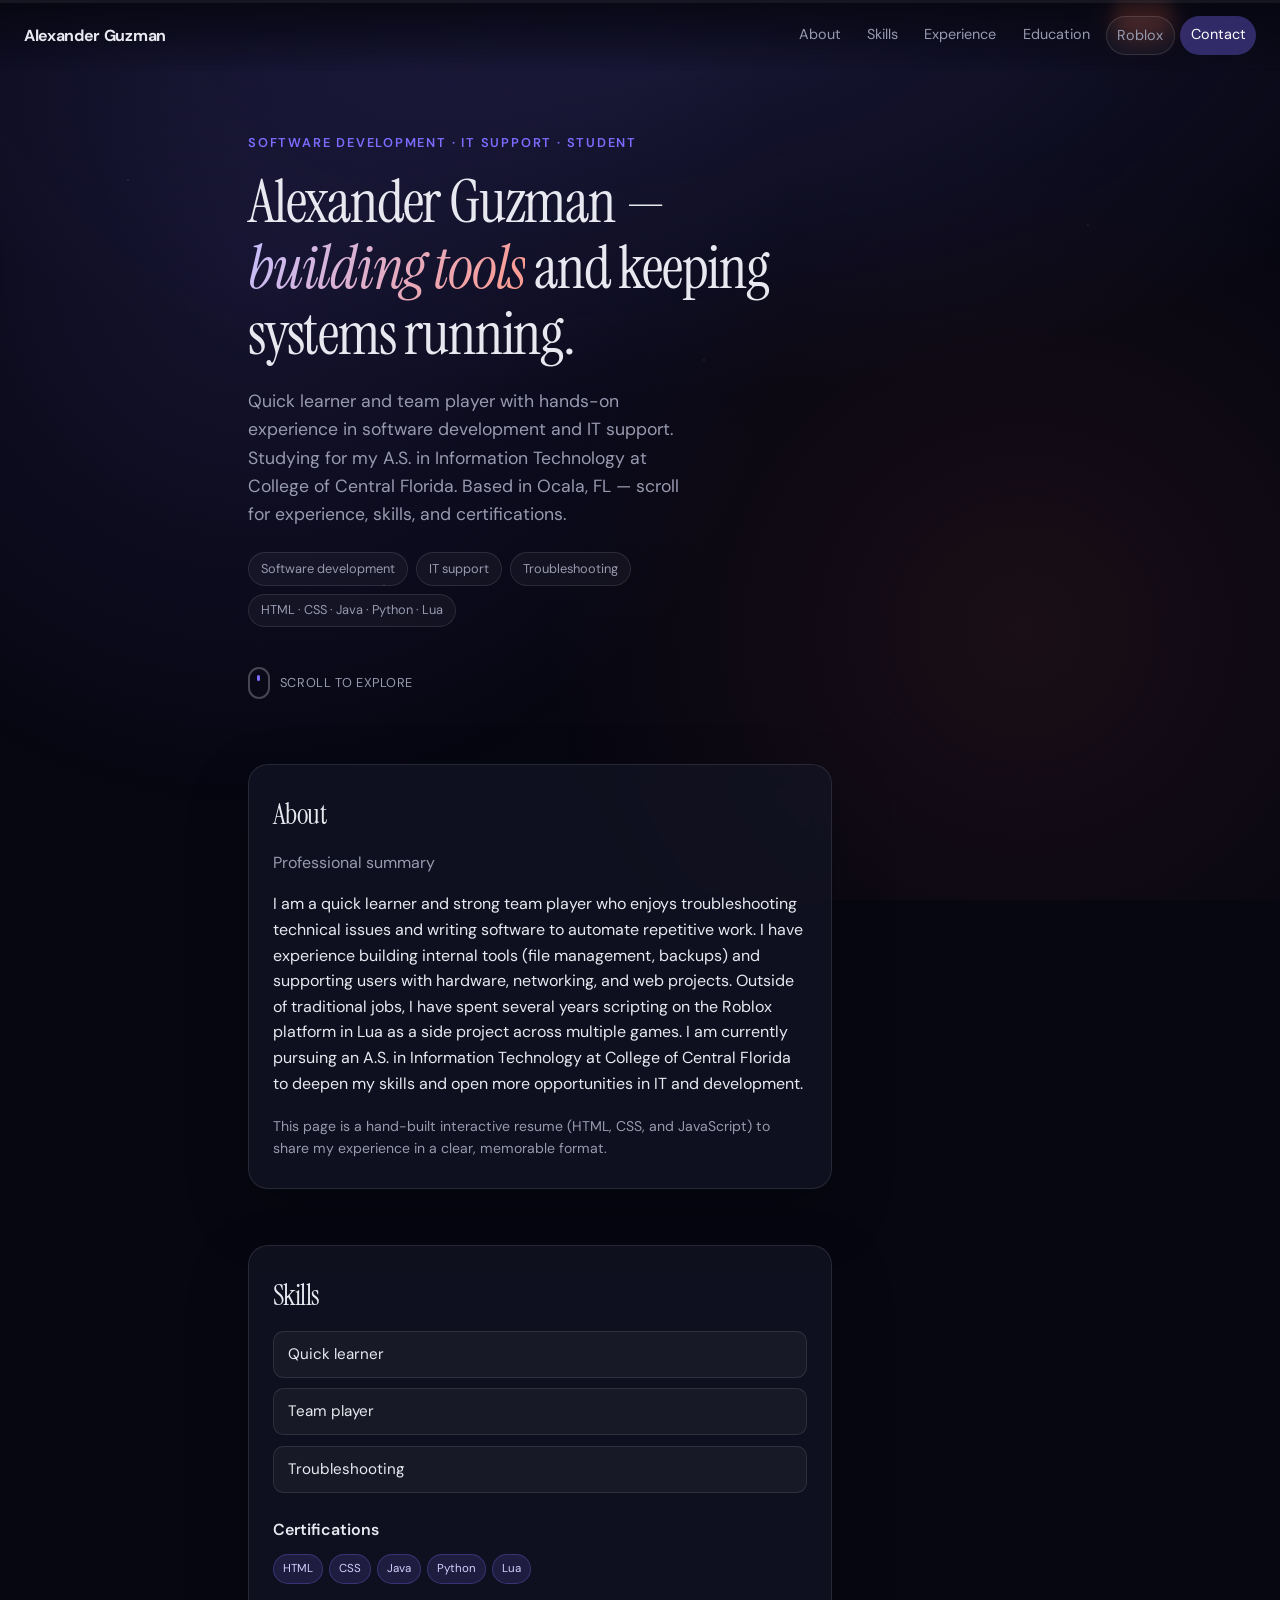
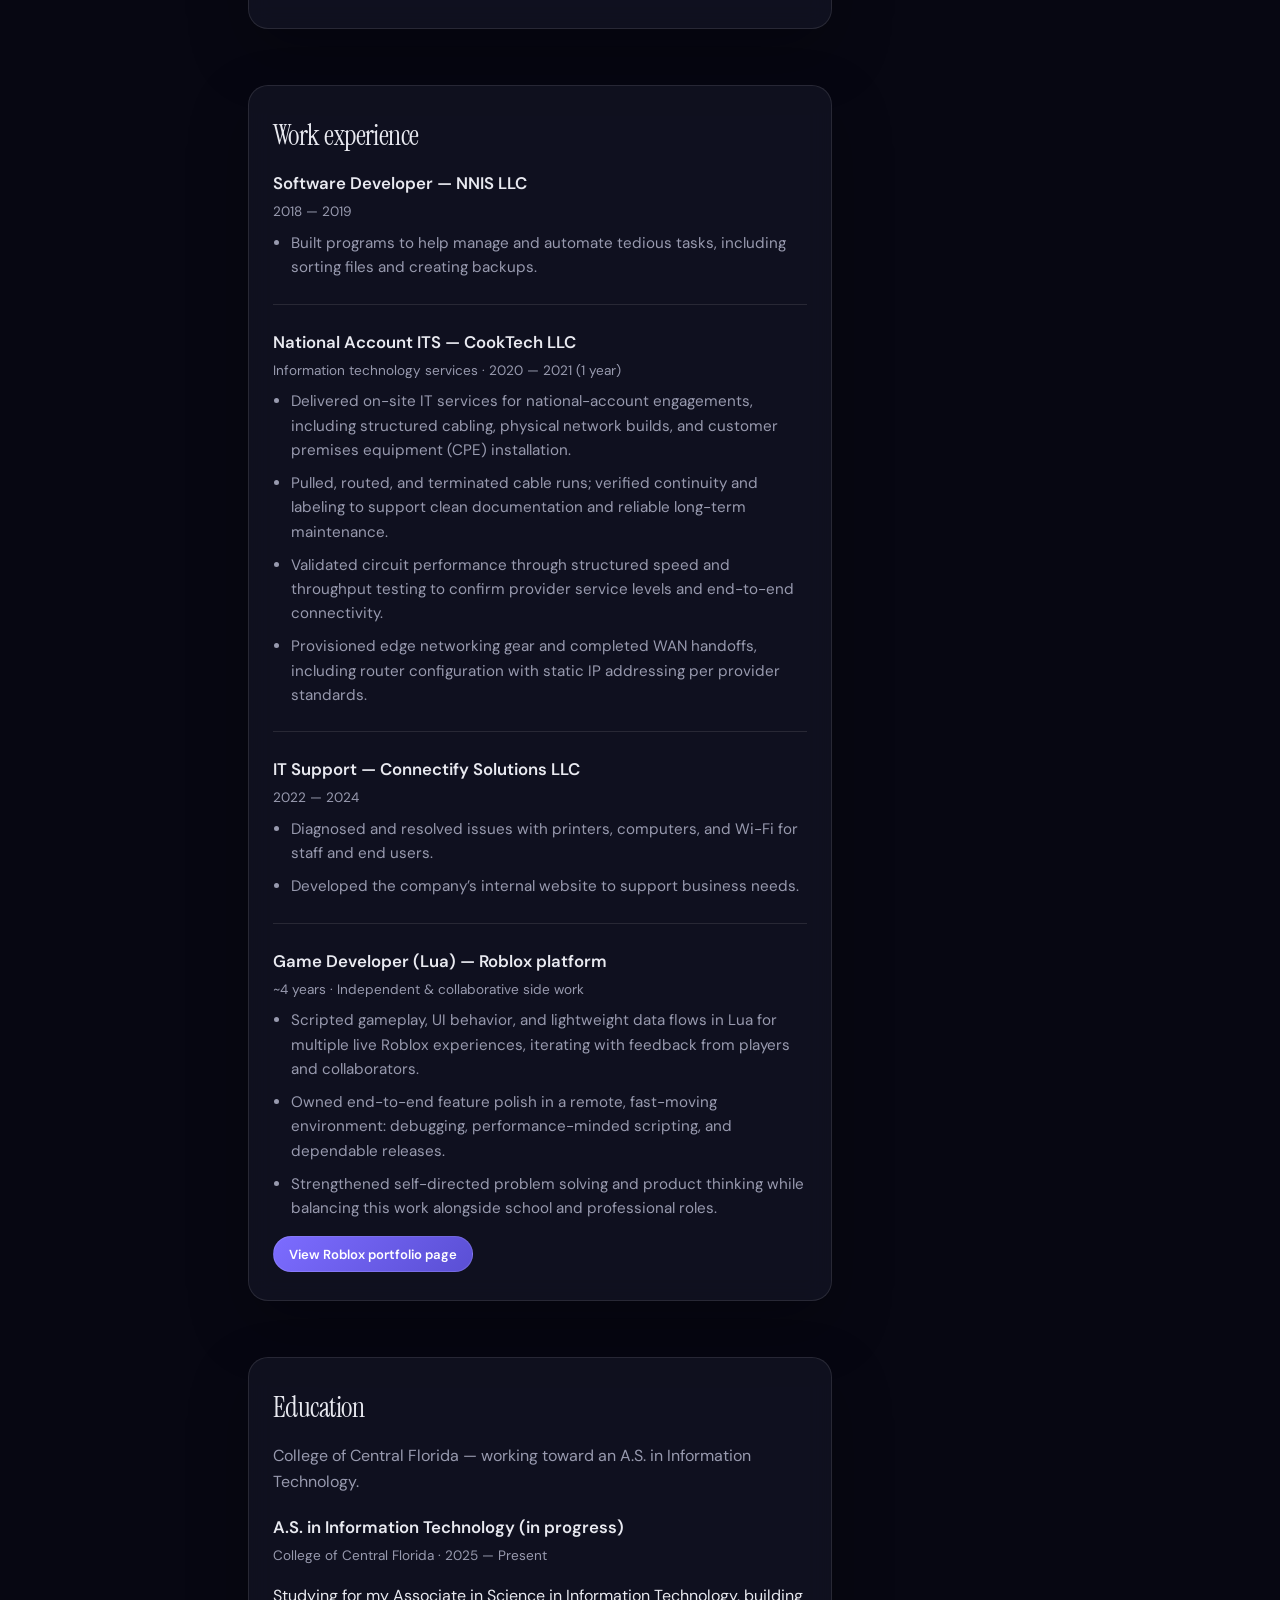
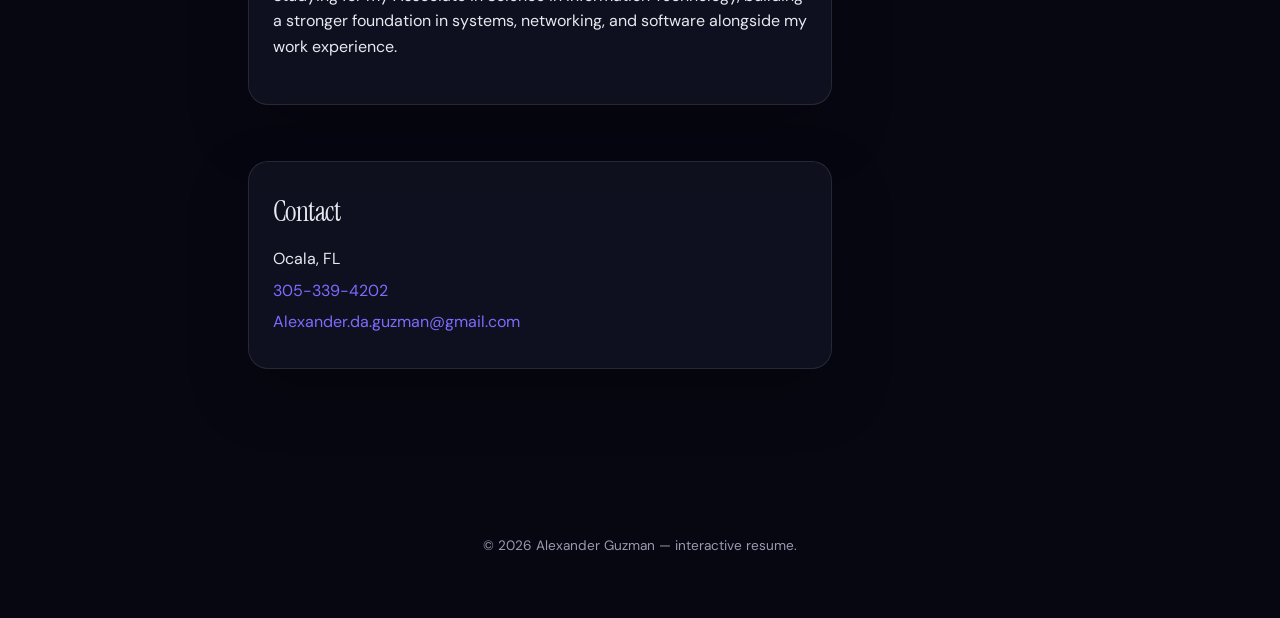
==== index.html @ 0c524f0f "Initial commit: interactive resume site" ====
<!DOCTYPE html>
<html lang="en">
  <head>
    <meta charset="UTF-8" />
    <meta name="viewport" content="width=device-width, initial-scale=1.0" />
    <meta
      name="description"
      content="Alexander Guzman — software developer and IT support professional, A.S. Information Technology student at College of Central Florida. Ocala, FL."
    />
    <title>Alexander Guzman — Software Developer &amp; IT Support</title>
    <link rel="preconnect" href="https://fonts.googleapis.com" />
    <link rel="preconnect" href="https://fonts.gstatic.com" crossorigin />
    <link
      href="https://fonts.googleapis.com/css2?family=DM+Sans:ital,opsz,wght@0,9..40,400;0,9..40,500;0,9..40,600;0,9..40,700;1,9..40,400&family=Instrument+Serif:ital@0;1&display=swap"
      rel="stylesheet"
    />
    <link rel="stylesheet" href="styles.css" />
  </head>
  <body>
    <div class="scroll-progress" aria-hidden="true">
      <span class="scroll-progress-bar" id="scroll-progress"></span>
    </div>

    <div class="stars" aria-hidden="true"></div>

    <header class="site-header">
      <a class="logo" href="#top">Alexander Guzman</a>
      <nav class="nav" aria-label="Primary">
        <a href="#about">About</a>
        <a href="#skills">Skills</a>
        <a href="#experience">Experience</a>
        <a href="#education">Education</a>
        <a href="roblox.html" class="nav-external" target="_blank" rel="noopener">Roblox</a>
        <a href="#contact" class="nav-cta">Contact</a>
      </nav>
    </header>

    <div class="rocket-layer" aria-hidden="true">
      <div class="rocket" id="rocket">
        <div class="rocket-flame"></div>
        <svg class="rocket-ship" viewBox="0 0 120 200" xmlns="http://www.w3.org/2000/svg">
          <path
            class="rocket-body"
            d="M60 8 L95 85 L95 130 L60 165 L25 130 L25 85 Z"
          />
          <path class="rocket-fin fin-l" d="M25 110 L8 145 L25 130 Z" />
          <path class="rocket-fin fin-r" d="M95 110 L112 145 L95 130 Z" />
          <ellipse class="rocket-window" cx="60" cy="72" rx="18" ry="22" />
        </svg>
        <div class="icon-stack" id="ship-icon-stack"></div>
      </div>
    </div>

    <main id="top">
      <section class="hero">
        <p class="eyebrow">Software development · IT support · Student</p>
        <h1>
          Alexander Guzman —
          <em>building tools</em>
          and keeping systems running.
        </h1>
        <p class="hero-lead">
          Quick learner and team player with hands-on experience in software
          development and IT support. Studying for my A.S. in Information Technology
          at College of Central Florida. Based in Ocala, FL — scroll for experience,
          skills, and certifications.
        </p>
        <div class="hero-meta">
          <span class="pill">Software development</span>
          <span class="pill">IT support</span>
          <span class="pill">Troubleshooting</span>
          <span class="pill">HTML · CSS · Java · Python · Lua</span>
        </div>
        <p class="scroll-hint" aria-hidden="true">
          <span class="scroll-hint-mouse"></span>
          Scroll to explore
        </p>
      </section>

      <section id="about" class="section panel" data-reveal>
        <h2>About</h2>
        <p class="section-lead">
          Professional summary
        </p>
        <p>
          I am a quick learner and strong team player who enjoys troubleshooting
          technical issues and writing software to automate repetitive work. I have
          experience building internal tools (file management, backups) and
          supporting users with hardware, networking, and web projects. Outside of
          traditional jobs, I have spent several years scripting on the Roblox
          platform in Lua as a side project across multiple games. I am currently
          pursuing an A.S. in Information Technology at College of Central Florida to
          deepen my skills and open more opportunities in IT and development.
        </p>
        <p class="fine-print">
          This page is a hand-built interactive resume (HTML, CSS, and JavaScript) to
          share my experience in a clear, memorable format.
        </p>
      </section>

      <section id="skills" class="section panel" data-reveal>
        <h2>Skills</h2>
        <ul class="skill-grid">
          <li>Quick learner</li>
          <li>Team player</li>
          <li>Troubleshooting</li>
        </ul>
        <h3 class="certs-heading">Certifications</h3>
        <ul class="tag-row tag-row-spaced" aria-label="Certifications">
          <li>HTML</li>
          <li>CSS</li>
          <li>Java</li>
          <li>Python</li>
          <li>Lua</li>
        </ul>
      </section>

      <section id="experience" class="section panel" data-reveal>
        <h2>Work experience</h2>
        <article class="timeline-item">
          <h3>Software Developer — NNIS LLC</h3>
          <p class="meta">2018 — 2019</p>
          <ul class="bullet-list">
            <li>
              Built programs to help manage and automate tedious tasks, including
              sorting files and creating backups.
            </li>
          </ul>
        </article>
        <article class="timeline-item">
          <h3>National Account ITS — CookTech LLC</h3>
          <p class="meta">Information technology services · 2020 — 2021 (1 year)</p>
          <ul class="bullet-list">
            <li>
              Delivered on-site IT services for national-account engagements,
              including structured cabling, physical network builds, and customer
              premises equipment (CPE) installation.
            </li>
            <li>
              Pulled, routed, and terminated cable runs; verified continuity and
              labeling to support clean documentation and reliable long-term
              maintenance.
            </li>
            <li>
              Validated circuit performance through structured speed and throughput
              testing to confirm provider service levels and end-to-end connectivity.
            </li>
            <li>
              Provisioned edge networking gear and completed WAN handoffs, including
              router configuration with static IP addressing per provider standards.
            </li>
          </ul>
        </article>
        <article class="timeline-item">
          <h3>IT Support — Connectify Solutions LLC</h3>
          <p class="meta">2022 — 2024</p>
          <ul class="bullet-list">
            <li>
              Diagnosed and resolved issues with printers, computers, and Wi-Fi for
              staff and end users.
            </li>
            <li>
              Developed the company’s internal website to support business needs.
            </li>
          </ul>
        </article>
        <article class="timeline-item">
          <h3>Game Developer (Lua) — Roblox platform</h3>
          <p class="meta">~4 years · Independent &amp; collaborative side work</p>
          <ul class="bullet-list">
            <li>
              Scripted gameplay, UI behavior, and lightweight data flows in Lua for
              multiple live Roblox experiences, iterating with feedback from players
              and collaborators.
            </li>
            <li>
              Owned end-to-end feature polish in a remote, fast-moving environment:
              debugging, performance-minded scripting, and dependable releases.
            </li>
            <li>
              Strengthened self-directed problem solving and product thinking while
              balancing this work alongside school and professional roles.
            </li>
          </ul>
          <p class="experience-more">
            <a class="btn-link btn-link-inline" href="roblox.html" target="_blank" rel="noopener">View Roblox portfolio page</a>
          </p>
        </article>
      </section>

      <section id="education" class="section panel work-section" data-reveal>
        <div class="section-head">
          <h2>Education</h2>
          <p class="section-lead section-lead-tight">
            College of Central Florida — working toward an A.S. in Information
            Technology.
          </p>
        </div>

        <article class="timeline-item education-block">
          <h3>A.S. in Information Technology (in progress)</h3>
          <p class="meta">College of Central Florida · 2025 — Present</p>
          <p>
            Studying for my Associate in Science in Information Technology, building
            a stronger foundation in systems, networking, and software alongside my
            work experience.
          </p>
        </article>
      </section>

      <section id="contact" class="section panel contact" data-reveal>
        <h2>Contact</h2>
        <p class="contact-lines">
          <span>Ocala, FL</span>
        </p>
        <p class="contact-lines">
          <a href="tel:+13053394202">305-339-4202</a>
        </p>
        <p class="contact-lines">
          <a href="mailto:Alexander.da.guzman@gmail.com">Alexander.da.guzman@gmail.com</a>
        </p>
      </section>
    </main>

    <footer class="site-footer">
      <p>© <span id="year"></span> Alexander Guzman — interactive resume.</p>
    </footer>

    <script src="ship-icons-config.js"></script>
    <script src="app.js"></script>
  </body>
</html>
---- styles.css ----
:root {
  --bg-deep: #070712;
  --bg-panel: rgba(18, 20, 35, 0.78);
  --stroke: rgba(255, 255, 255, 0.1);
  --text: #e8e9f0;
  --muted: #989aaf;
  --accent: #7c6cff;
  --accent-soft: rgba(124, 108, 255, 0.35);
  --accent-hot: #ff9a8b;
  --flame-1: #ff6b4a;
  --flame-2: #ffc14a;
  --rocket: #e4e6f5;
  --header-h: 4.25rem;
  --tilt-x: 0;
  --tilt-y: 0;
  font-synthesis: none;
}

.scroll-progress {
  position: fixed;
  top: 0;
  left: 0;
  right: 0;
  height: 3px;
  z-index: 100;
  background: rgba(255, 255, 255, 0.06);
  pointer-events: none;
}

.scroll-progress-bar {
  display: block;
  width: 100%;
  height: 100%;
  background: linear-gradient(90deg, var(--accent), var(--accent-hot));
  transform-origin: left center;
  transform: scaleX(0);
  will-change: transform;
}

*,
*::before,
*::after {
  box-sizing: border-box;
}

html {
  scroll-behavior: smooth;
}

body {
  margin: 0;
  min-height: 100vh;
  font-family: "DM Sans", system-ui, sans-serif;
  font-optical-sizing: auto;
  background: var(--bg-deep);
  color: var(--text);
  line-height: 1.6;
  overflow-x: hidden;
}

@media (prefers-reduced-motion: reduce) {
  html {
    scroll-behavior: auto;
  }
}

.stars {
  position: fixed;
  inset: 0;
  pointer-events: none;
  background:
    radial-gradient(ellipse 120% 80% at 50% 0%, rgba(45, 42, 95, 0.5), transparent 55%),
    radial-gradient(circle at 20% 30%, rgba(124, 108, 255, 0.12), transparent 45%),
    radial-gradient(circle at 80% 70%, rgba(255, 107, 74, 0.08), transparent 40%);
  z-index: 0;
}

.stars::before {
  content: "";
  position: absolute;
  inset: 0;
  background-image:
    radial-gradient(1px 1px at 10% 20%, rgba(255, 255, 255, 0.35), transparent),
    radial-gradient(1px 1px at 30% 65%, rgba(255, 255, 255, 0.25), transparent),
    radial-gradient(1px 1px at 55% 40%, rgba(255, 255, 255, 0.3), transparent),
    radial-gradient(1px 1px at 70% 80%, rgba(255, 255, 255, 0.2), transparent),
    radial-gradient(1px 1px at 85% 25%, rgba(255, 255, 255, 0.28), transparent),
    radial-gradient(1.5px 1.5px at 40% 90%, rgba(255, 255, 255, 0.22), transparent);
  background-size: 100% 100%;
  opacity: 0.7;
}

.site-header {
  position: fixed;
  top: 0;
  left: 0;
  right: 0;
  z-index: 20;
  display: flex;
  align-items: center;
  justify-content: space-between;
  padding: 1rem 1.5rem;
  min-height: var(--header-h);
  background: linear-gradient(to bottom, rgba(7, 7, 18, 0.92), rgba(7, 7, 18, 0.55), transparent);
  backdrop-filter: blur(10px);
  -webkit-backdrop-filter: blur(10px);
}

.logo {
  font-weight: 700;
  letter-spacing: -0.02em;
  color: var(--text);
  text-decoration: none;
  transition: color 0.2s, opacity 0.2s;
}

.logo:hover {
  color: var(--accent-hot);
}

.nav {
  display: flex;
  gap: 0.35rem;
  flex-wrap: wrap;
  justify-content: flex-end;
}

.nav a {
  color: var(--muted);
  text-decoration: none;
  font-size: 0.9rem;
  padding: 0.45rem 0.65rem;
  border-radius: 999px;
  transition: color 0.2s, background 0.2s;
}

.nav a:hover {
  color: var(--text);
  background: rgba(255, 255, 255, 0.06);
}

.nav-cta {
  background: var(--accent-soft);
  color: #fff !important;
}

.nav-cta:hover {
  background: rgba(124, 108, 255, 0.55);
}

.nav a.is-active:not(.nav-cta) {
  color: var(--text);
  background: rgba(255, 255, 255, 0.1);
}

.nav a.is-active.nav-cta {
  background: rgba(124, 108, 255, 0.65);
}

.rocket-layer {
  position: fixed;
  inset: 0;
  z-index: 5;
  pointer-events: none;
  display: flex;
  justify-content: flex-end;
  align-items: flex-end;
  padding-bottom: 8vh;
  padding-right: clamp(0.75rem, 6vw, 4.5rem);
}

.rocket {
  position: relative;
  width: min(22vw, 140px);
  min-width: 100px;
  transform: translate3d(0, 0, 0) rotate(-2deg);
  will-change: transform;
  filter: drop-shadow(0 20px 40px rgba(0, 0, 0, 0.45));
}

.rocket-ship {
  width: 100%;
  height: auto;
  display: block;
}

.rocket-body {
  fill: var(--rocket);
  stroke: rgba(0, 0, 0, 0.2);
  stroke-width: 1;
}

.rocket-fin {
  fill: #b8bbd4;
}

.rocket-window {
  fill: rgba(30, 40, 80, 0.85);
  stroke: rgba(255, 255, 255, 0.35);
  stroke-width: 1.5;
}

.rocket-flame {
  position: absolute;
  left: 50%;
  bottom: -4%;
  width: 42%;
  height: 28%;
  transform: translateX(-50%);
  background: linear-gradient(
    to top,
    transparent,
    var(--flame-1),
    var(--flame-2)
  );
  border-radius: 50% 50% 40% 40%;
  filter: blur(4px);
  opacity: 0.95;
  animation: flicker 0.45s ease-in-out infinite alternate;
}

@keyframes flicker {
  from {
    transform: translateX(-50%) scaleY(1) scaleX(1);
    opacity: 0.85;
  }
  to {
    transform: translateX(-50%) scaleY(1.12) scaleX(0.92);
    opacity: 1;
  }
}

.icon-stack {
  position: absolute;
  left: 50%;
  top: 18%;
  transform: translateX(-50%);
  display: flex;
  flex-direction: column;
  gap: 0.35rem;
  align-items: center;
}

.tech-badge {
  width: 2rem;
  height: 2rem;
  border-radius: 8px;
  display: flex;
  align-items: center;
  justify-content: center;
  box-shadow: 0 4px 12px rgba(0, 0, 0, 0.35);
}

.tech-badge.ship-icon {
  width: 2.55rem;
  height: 2.55rem;
  border-radius: 10px;
  padding: 0.28rem;
}

.tech-badge svg {
  width: 1.15rem;
  height: 1.15rem;
}

.ship-icon {
  background: linear-gradient(
    145deg,
    rgba(124, 108, 255, 0.55),
    rgba(255, 154, 139, 0.22)
  );
  border: 1px solid rgba(255, 255, 255, 0.18);
  transition: transform 0.25s ease, box-shadow 0.25s ease;
}

.rocket:hover .ship-icon {
  box-shadow: 0 0 18px rgba(124, 108, 255, 0.45);
}

.ship-icon img {
  width: 1.85rem;
  height: 1.85rem;
  max-width: 100%;
  max-height: 100%;
  object-fit: contain;
  object-position: center;
  display: block;
}

.ship-icon-text {
  font-size: 0.62rem;
  font-weight: 700;
  letter-spacing: 0.04em;
  color: #fff;
  line-height: 1;
}

.ship-icon-emoji {
  font-size: 1.05rem;
  line-height: 1;
}

main {
  position: relative;
  z-index: 10;
  padding: calc(var(--header-h) + 3rem) min(28vw, 14rem) 4rem 1.5rem;
  max-width: 52rem;
  margin: 0 auto;
}

.hero {
  min-height: 72vh;
  padding-bottom: 3rem;
  display: flex;
  flex-direction: column;
  justify-content: center;
}

.eyebrow {
  font-size: 0.8rem;
  text-transform: uppercase;
  letter-spacing: 0.14em;
  color: var(--accent);
  margin: 0 0 1rem;
  font-weight: 600;
}

.hero h1 {
  font-family: "Instrument Serif", Georgia, serif;
  font-size: clamp(2.5rem, 7vw, 3.75rem);
  font-weight: 400;
  line-height: 1.1;
  letter-spacing: -0.02em;
  margin: 0 0 1.25rem;
}

.hero h1 em {
  font-style: italic;
  color: #fff;
  background: linear-gradient(120deg, #c4bfff, #ff9a8b);
  -webkit-background-clip: text;
  background-clip: text;
  color: transparent;
}

.hero-lead {
  font-size: 1.1rem;
  color: var(--muted);
  max-width: 36ch;
  margin: 0 0 1.5rem;
}

.hero-meta {
  display: flex;
  flex-wrap: wrap;
  gap: 0.5rem;
}

.pill {
  font-size: 0.8rem;
  padding: 0.35rem 0.75rem;
  border-radius: 999px;
  border: 1px solid var(--stroke);
  background: rgba(255, 255, 255, 0.04);
  color: var(--muted);
  transition: border-color 0.25s ease, background 0.25s ease, color 0.25s ease;
}

.pill:hover {
  border-color: rgba(124, 108, 255, 0.35);
  background: rgba(124, 108, 255, 0.12);
  color: var(--text);
}

.scroll-hint {
  display: flex;
  align-items: center;
  gap: 0.65rem;
  margin: 2.5rem 0 0;
  font-size: 0.8rem;
  color: var(--muted);
  letter-spacing: 0.04em;
  text-transform: uppercase;
}

.scroll-hint-mouse {
  width: 1.35rem;
  height: 2rem;
  border-radius: 999px;
  border: 2px solid rgba(255, 255, 255, 0.25);
  position: relative;
  flex-shrink: 0;
  animation: scroll-bob 2.2s ease-in-out infinite;
}

.scroll-hint-mouse::after {
  content: "";
  position: absolute;
  left: 50%;
  top: 0.35rem;
  width: 3px;
  height: 6px;
  margin-left: -1.5px;
  border-radius: 2px;
  background: var(--accent);
  animation: scroll-wheel 2.2s ease-in-out infinite;
}

@keyframes scroll-bob {
  0%,
  100% {
    transform: translateY(0);
    opacity: 0.85;
  }
  50% {
    transform: translateY(5px);
    opacity: 1;
  }
}

@keyframes scroll-wheel {
  0% {
    opacity: 1;
    transform: translateY(0);
  }
  100% {
    opacity: 0.2;
    transform: translateY(9px);
  }
}

.section {
  margin-bottom: 3.5rem;
}

.panel {
  background: var(--bg-panel);
  border: 1px solid var(--stroke);
  border-radius: 1.25rem;
  padding: 1.75rem 1.5rem;
  backdrop-filter: blur(12px);
  -webkit-backdrop-filter: blur(12px);
  box-shadow: 0 24px 60px rgba(0, 0, 0, 0.25);
  transition: border-color 0.35s ease, box-shadow 0.35s ease, transform 0.35s ease;
}

.panel:hover {
  border-color: rgba(124, 108, 255, 0.32);
  box-shadow:
    0 32px 72px rgba(0, 0, 0, 0.32),
    0 0 0 1px rgba(124, 108, 255, 0.12);
}

[data-reveal] {
  opacity: 0;
  transform: translateY(1.75rem);
  transition:
    opacity 0.7s cubic-bezier(0.22, 1, 0.36, 1),
    transform 0.7s cubic-bezier(0.22, 1, 0.36, 1);
}

[data-reveal].is-visible {
  opacity: 1;
  transform: translateY(0);
}

body.motion-reduced [data-reveal] {
  opacity: 1;
  transform: none;
  transition: none;
}

.section h2 {
  font-family: "Instrument Serif", Georgia, serif;
  font-size: 1.75rem;
  font-weight: 400;
  margin: 0 0 0.75rem;
  letter-spacing: -0.02em;
}

.section-lead {
  color: var(--muted);
  margin-top: 0;
}

.fine-print {
  margin-top: 1.25rem;
  margin-bottom: 0;
  font-size: 0.88rem;
  color: var(--muted);
  line-height: 1.55;
}

.bullet-list {
  margin: 0;
  padding-left: 1.15rem;
  color: var(--muted);
  font-size: 0.95rem;
}

.bullet-list li {
  margin-bottom: 0.55rem;
}

.bullet-list li:last-child {
  margin-bottom: 0;
}

.education-block {
  margin-bottom: 0.5rem;
}

.certs-heading {
  font-size: 1rem;
  font-weight: 600;
  font-family: "DM Sans", system-ui, sans-serif;
  margin: 1.5rem 0 0.75rem;
  letter-spacing: 0;
}

.tag-row-spaced {
  margin-top: 0.25rem;
}

.contact-lines {
  margin: 0.35rem 0;
  font-size: 1rem;
}

.skill-grid {
  list-style: none;
  padding: 0;
  margin: 0;
  display: grid;
  gap: 0.65rem;
}

.skill-grid li {
  padding: 0.65rem 0.85rem;
  border-radius: 0.65rem;
  background: rgba(255, 255, 255, 0.04);
  border: 1px solid var(--stroke);
  font-size: 0.95rem;
  transition: transform 0.22s ease, border-color 0.22s ease, background 0.22s ease;
  cursor: default;
}

.skill-grid li:hover {
  transform: translateX(6px);
  border-color: rgba(124, 108, 255, 0.3);
  background: rgba(124, 108, 255, 0.09);
}

.timeline-item + .timeline-item {
  margin-top: 1.5rem;
  padding-top: 1.5rem;
  border-top: 1px solid var(--stroke);
}

.timeline-item h3 {
  font-size: 1.05rem;
  margin: 0 0 0.25rem;
  font-weight: 600;
}

.meta {
  font-size: 0.85rem;
  color: var(--muted);
  margin: 0 0 0.5rem;
}

.section-head {
  margin-bottom: 1.25rem;
}

.section-lead-tight {
  margin-bottom: 0;
}

.work-grid {
  display: grid;
  gap: 1.75rem;
}

.work-card {
  border-radius: 1rem;
  overflow: hidden;
  border: 1px solid var(--stroke);
  background: rgba(0, 0, 0, 0.2);
  transform: perspective(920px) rotateX(calc(var(--tilt-y, 0) * 1deg))
    rotateY(calc(var(--tilt-x, 0) * 1deg));
  transition:
    transform 0.12s ease-out,
    border-color 0.3s ease,
    box-shadow 0.3s ease;
}

.work-card:hover {
  border-color: rgba(124, 108, 255, 0.35);
  box-shadow: 0 20px 50px rgba(0, 0, 0, 0.35);
}

.work-preview {
  border-bottom: 1px solid var(--stroke);
}

.browser-chrome {
  display: flex;
  align-items: center;
  gap: 0.4rem;
  padding: 0.55rem 0.75rem;
  background: rgba(0, 0, 0, 0.35);
  font-size: 0.68rem;
  color: var(--muted);
}

.browser-chrome .dot {
  width: 7px;
  height: 7px;
  border-radius: 50%;
  background: rgba(255, 255, 255, 0.12);
}

.browser-chrome .dot:nth-child(1) {
  background: #ff5f57;
}

.browser-chrome .dot:nth-child(2) {
  background: #febc2e;
}

.browser-chrome .dot:nth-child(3) {
  background: #28c840;
}

.browser-url {
  flex: 1;
  text-align: center;
  font-family: ui-monospace, monospace;
  opacity: 0.85;
}

.work-shot {
  min-height: 11rem;
  background: var(--shot, #1a1528);
  display: flex;
  align-items: center;
  justify-content: center;
  position: relative;
}

.work-shot-label {
  font-size: 0.8rem;
  color: rgba(255, 255, 255, 0.45);
  padding: 0.5rem 1rem;
  border-radius: 999px;
  border: 1px dashed rgba(255, 255, 255, 0.2);
}

.work-body {
  padding: 1.25rem 1.35rem 1.4rem;
}

.work-body h3 {
  margin: 0 0 0.5rem;
  font-size: 1.05rem;
  font-weight: 600;
}

.work-body > p {
  margin: 0 0 0.85rem;
  font-size: 0.92rem;
  color: var(--muted);
}

.tag-row {
  list-style: none;
  margin: 0 0 1rem;
  padding: 0;
  display: flex;
  flex-wrap: wrap;
  gap: 0.4rem;
}

.tag-row li {
  font-size: 0.72rem;
  padding: 0.28rem 0.55rem;
  border-radius: 999px;
  background: rgba(124, 108, 255, 0.15);
  border: 1px solid rgba(124, 108, 255, 0.28);
  color: #d4d0ff;
}

.work-links {
  display: flex;
  flex-wrap: wrap;
  gap: 0.6rem;
}

.btn-link {
  display: inline-flex;
  align-items: center;
  justify-content: center;
  padding: 0.45rem 1rem;
  border-radius: 999px;
  font-size: 0.85rem;
  font-weight: 600;
  text-decoration: none;
  color: #fff;
  background: linear-gradient(135deg, var(--accent), #5a4fd4);
  border: 1px solid rgba(255, 255, 255, 0.12);
  transition: transform 0.2s ease, box-shadow 0.2s ease, filter 0.2s ease;
}

.btn-link:hover {
  transform: translateY(-2px);
  box-shadow: 0 10px 28px rgba(124, 108, 255, 0.35);
  filter: brightness(1.06);
}

.btn-link-ghost {
  background: transparent;
  color: var(--text);
  border-color: var(--stroke);
}

.btn-link-ghost:hover {
  border-color: rgba(124, 108, 255, 0.45);
  box-shadow: none;
  background: rgba(124, 108, 255, 0.1);
}

.contact a {
  color: var(--accent);
  text-decoration: none;
}

.contact a:hover {
  text-decoration: underline;
}

.site-footer {
  position: relative;
  z-index: 10;
  text-align: center;
  padding: 2rem 1.5rem 3rem;
  color: var(--muted);
  font-size: 0.85rem;
}

.nav-external {
  border: 1px solid rgba(255, 255, 255, 0.12);
  background: rgba(255, 255, 255, 0.04);
}

.nav-external:hover {
  background: rgba(255, 255, 255, 0.08);
}

@media (max-width: 640px) {
  .nav a:not(.nav-cta):not(.nav-external) {
    display: none;
  }

  .rocket-layer {
    padding-bottom: 5vh;
    padding-right: 6vw;
  }

  .rocket {
    width: min(32vw, 120px);
  }

  main {
    padding-left: 1.25rem;
    padding-right: max(1.25rem, 5.5rem);
  }
}

body.motion-reduced .rocket-flame {
  animation: none;
  opacity: 0.75;
}

body.motion-reduced .scroll-hint-mouse,
body.motion-reduced .scroll-hint-mouse::after {
  animation: none;
}

body.motion-reduced .skill-grid li:hover {
  transform: none;
}

body.motion-reduced .work-card {
  transform: none;
}

body.motion-reduced .work-card:hover {
  transform: none;
}

/* ---- Roblox portfolio page ---- */
body.page-roblox {
  --accent: #e9423a;
  --accent-soft: rgba(233, 66, 58, 0.35);
  --accent-hot: #ff9b7a;
}

body.page-roblox .stars {
  background:
    radial-gradient(ellipse 120% 80% at 50% 0%, rgba(80, 30, 40, 0.45), transparent 55%),
    radial-gradient(circle at 20% 30%, rgba(233, 66, 58, 0.1), transparent 45%),
    radial-gradient(circle at 80% 70%, rgba(124, 108, 255, 0.06), transparent 40%);
}

body.page-roblox main {
  padding-right: 1.5rem;
  max-width: 52rem;
}

@media (max-width: 640px) {
  body.page-roblox main {
    padding-right: max(1.25rem, 1.5rem);
  }
}

.rbx-hero {
  min-height: 52vh;
  padding-bottom: 2rem;
}

.rbx-badge {
  display: inline-flex;
  align-items: center;
  gap: 0.4rem;
  font-size: 0.75rem;
  font-weight: 600;
  text-transform: uppercase;
  letter-spacing: 0.12em;
  color: var(--accent-hot);
  margin-bottom: 0.75rem;
}

.rbx-badge-dot {
  width: 6px;
  height: 6px;
  border-radius: 50%;
  background: var(--accent);
  box-shadow: 0 0 12px var(--accent);
}

.rbx-game-grid {
  display: grid;
  gap: 1.25rem;
}

@media (min-width: 640px) {
  .rbx-game-grid {
    grid-template-columns: repeat(2, 1fr);
  }
}

@media (min-width: 960px) {
  .rbx-game-grid {
    grid-template-columns: repeat(3, 1fr);
  }
}

.rbx-game-card {
  border-radius: 1rem;
  border: 1px solid var(--stroke);
  background: rgba(0, 0, 0, 0.22);
  overflow: hidden;
  transform: perspective(880px) rotateX(calc(var(--tilt-y, 0) * 1deg))
    rotateY(calc(var(--tilt-x, 0) * 1deg));
  transition: transform 0.12s ease-out, border-color 0.3s ease, box-shadow 0.3s ease;
}

.rbx-game-card:hover {
  border-color: rgba(233, 66, 58, 0.35);
  box-shadow: 0 18px 44px rgba(0, 0, 0, 0.35);
}

.rbx-game-thumb {
  aspect-ratio: 16 / 10;
  background: var(
    --rbx,
    linear-gradient(145deg, #2a1f35 0%, #1a1424 50%, #3d1820 100%)
  );
  display: flex;
  align-items: center;
  justify-content: center;
  font-size: 0.8rem;
  color: rgba(255, 255, 255, 0.4);
  border-bottom: 1px solid var(--stroke);
}

.rbx-game-body {
  padding: 1rem 1.1rem 1.15rem;
}

.rbx-game-body h3 {
  margin: 0 0 0.35rem;
  font-size: 0.98rem;
  font-weight: 600;
}

.rbx-game-body p {
  margin: 0 0 0.65rem;
  font-size: 0.85rem;
  color: var(--muted);
  line-height: 1.5;
}

.rbx-links {
  display: flex;
  flex-wrap: wrap;
  gap: 0.45rem;
}

.rbx-links a {
  font-size: 0.8rem;
  font-weight: 600;
  color: var(--accent-hot);
  text-decoration: none;
}

.rbx-links a:hover {
  text-decoration: underline;
}

.rbx-tagline {
  margin: 0 0 0.5rem;
  font-size: 0.92rem;
  color: var(--muted);
}

.rbx-tagline em {
  font-style: italic;
  color: #d4d0e8;
}

.rbx-sub {
  font-family: "DM Sans", system-ui, sans-serif;
  font-size: 0.72em;
  font-weight: 500;
  font-style: normal;
  color: var(--muted);
}

.rbx-tags {
  margin-top: 0.5rem;
  margin-bottom: 0.65rem;
}

body.page-roblox .rbx-tags li {
  background: rgba(233, 66, 58, 0.12);
  border-color: rgba(233, 66, 58, 0.28);
  color: #ffc8bf;
}

.experience-more {
  margin: 1rem 0 0;
}

.btn-link-inline {
  display: inline-flex;
  padding: 0.4rem 0.95rem;
  font-size: 0.82rem;
}

body.motion-reduced .rbx-game-card {
  transform: none;
}

body.motion-reduced .rbx-game-card:hover {
  transform: none;
}
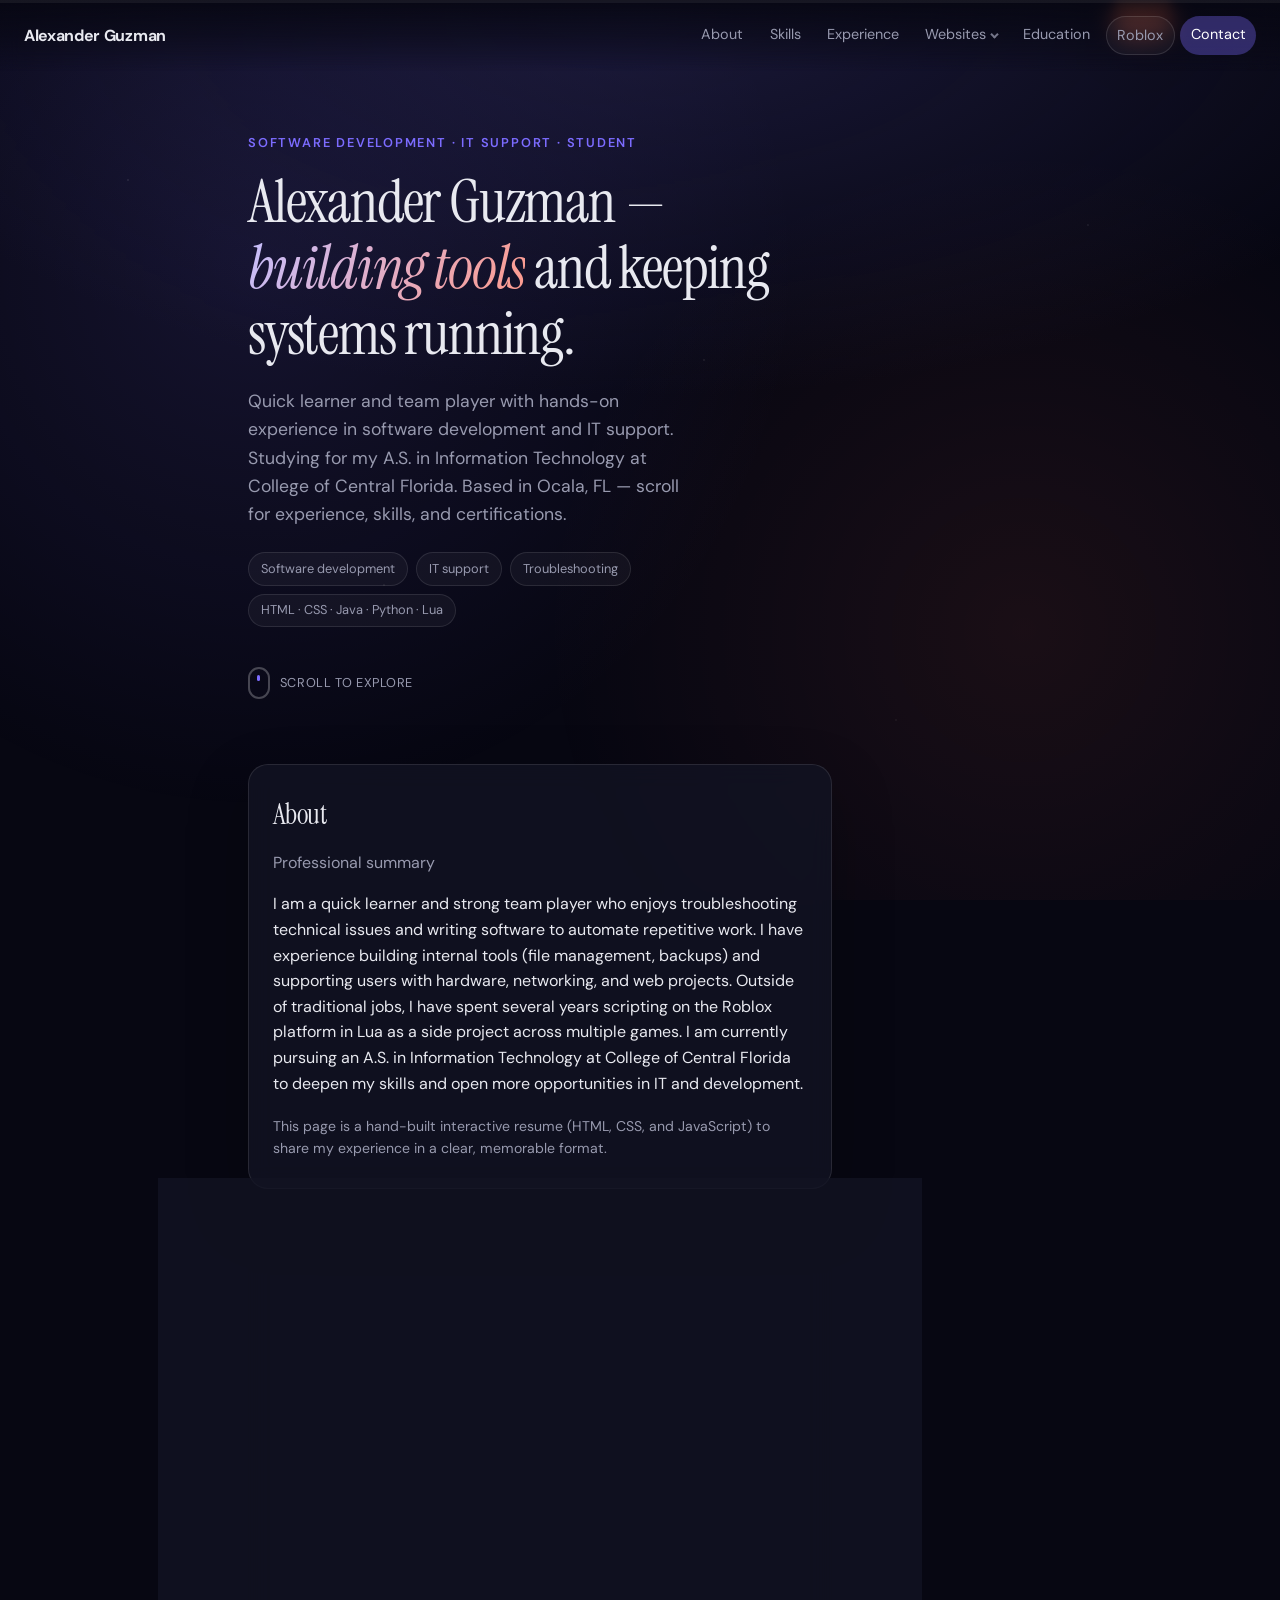
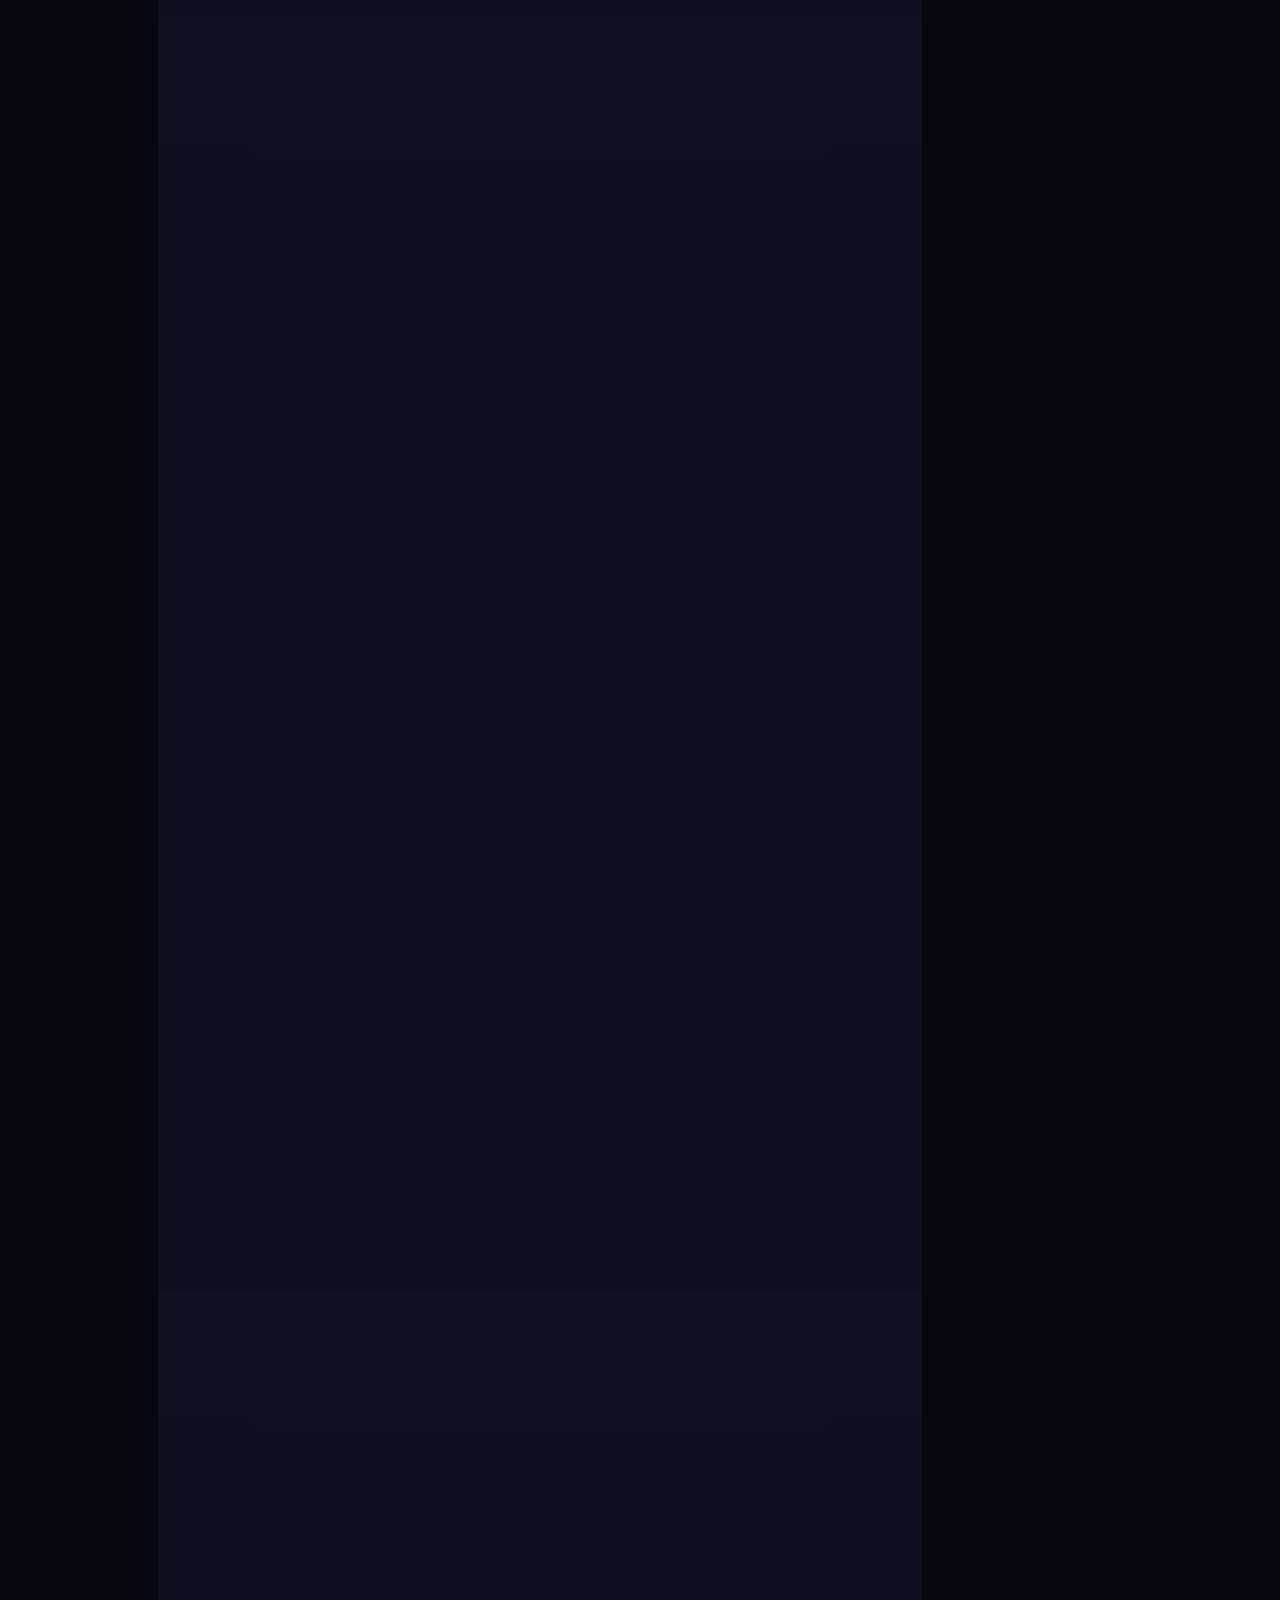
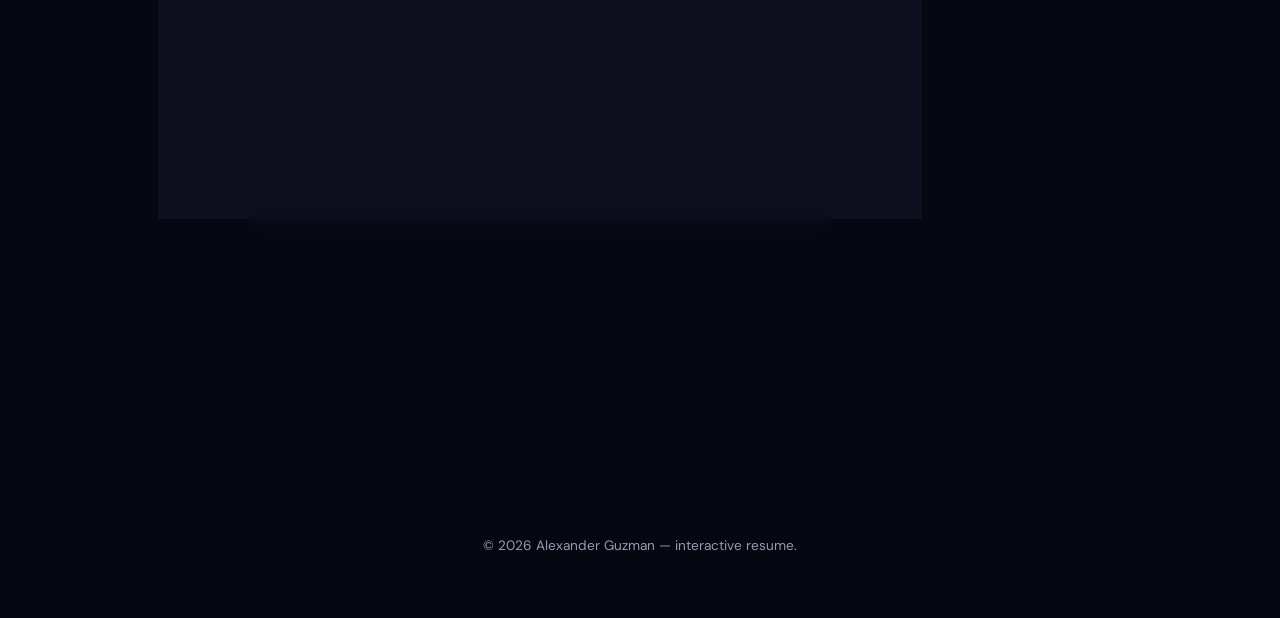
==== commit 7de7af04: "Update resume and site content Made-with: Cursor" ====
--- a/index.html
+++ b/index.html
@@ -29,6 +29,29 @@
         <a href="#about">About</a>
         <a href="#skills">Skills</a>
         <a href="#experience">Experience</a>
+        <div class="nav-dropdown" data-nav-dropdown>
+          <button
+            type="button"
+            class="nav-dropdown-trigger"
+            id="nav-websites-trigger"
+            aria-expanded="false"
+            aria-haspopup="true"
+            aria-controls="nav-websites-panel"
+          >
+            Websites
+            <span class="nav-dropdown-chevron" aria-hidden="true"></span>
+          </button>
+          <div
+            class="nav-dropdown-panel"
+            id="nav-websites-panel"
+            role="menu"
+            aria-labelledby="nav-websites-trigger"
+            hidden
+          >
+            <a class="nav-dropdown-link" role="menuitem" href="sites/laser-evade/index.html">Laser Evade (evolution lab)</a>
+            <a class="nav-dropdown-link" role="menuitem" href="sites/childrens-book/index.html">Children's book site</a>
+          </div>
+        </div>
         <a href="#education">Education</a>
         <a href="roblox.html" class="nav-external" target="_blank" rel="noopener">Roblox</a>
         <a href="#contact" class="nav-cta">Contact</a>
--- a/styles.css
+++ b/styles.css
@@ -155,6 +155,85 @@
 
 .nav a.is-active.nav-cta {
   background: rgba(124, 108, 255, 0.65);
+}
+
+.nav-dropdown {
+  position: relative;
+}
+
+.nav-dropdown-trigger {
+  display: inline-flex;
+  align-items: center;
+  gap: 0.28rem;
+  margin: 0;
+  padding: 0.45rem 0.65rem;
+  border: none;
+  border-radius: 999px;
+  font: inherit;
+  font-size: 0.9rem;
+  color: var(--muted);
+  background: transparent;
+  cursor: pointer;
+  transition: color 0.2s, background 0.2s;
+}
+
+.nav-dropdown-trigger:hover {
+  color: var(--text);
+  background: rgba(255, 255, 255, 0.06);
+}
+
+.nav-dropdown.is-open .nav-dropdown-trigger {
+  color: var(--text);
+  background: rgba(255, 255, 255, 0.1);
+}
+
+.nav-dropdown-chevron {
+  display: inline-block;
+  width: 0.35rem;
+  height: 0.35rem;
+  border-right: 2px solid currentColor;
+  border-bottom: 2px solid currentColor;
+  transform: rotate(45deg) translateY(-1px);
+  opacity: 0.75;
+  transition: transform 0.2s ease;
+}
+
+.nav-dropdown.is-open .nav-dropdown-chevron {
+  transform: rotate(225deg) translateY(2px);
+}
+
+.nav-dropdown-panel {
+  position: absolute;
+  top: calc(100% + 0.35rem);
+  right: 0;
+  min-width: 12.5rem;
+  padding: 0.35rem;
+  border-radius: 0.85rem;
+  background: rgba(14, 16, 28, 0.96);
+  border: 1px solid var(--stroke);
+  box-shadow: 0 18px 48px rgba(0, 0, 0, 0.45);
+  backdrop-filter: blur(12px);
+  -webkit-backdrop-filter: blur(12px);
+  z-index: 30;
+}
+
+.nav-dropdown-panel[hidden] {
+  display: none !important;
+}
+
+.nav-dropdown-link {
+  display: block;
+  padding: 0.55rem 0.75rem;
+  border-radius: 0.55rem;
+  font-size: 0.88rem;
+  color: var(--text);
+  text-decoration: none;
+  transition: background 0.2s, color 0.2s;
+}
+
+.nav-dropdown-link:hover {
+  background: rgba(124, 108, 255, 0.18);
+  color: #fff;
 }
 
 .rocket-layer {
@@ -580,6 +659,7 @@
 .work-grid {
   display: grid;
   gap: 1.75rem;
+  grid-template-columns: repeat(auto-fit, minmax(min(100%, 16.5rem), 1fr));
 }
 
 .work-card {
@@ -671,6 +751,11 @@
   margin: 0 0 0.85rem;
   font-size: 0.92rem;
   color: var(--muted);
+}
+
+.work-card-note {
+  margin: 0;
+  font-size: 0.82rem;
 }
 
 .tag-row {
@@ -758,8 +843,18 @@
 }
 
 @media (max-width: 640px) {
-  .nav a:not(.nav-cta):not(.nav-external) {
+  .nav a:not(.nav-cta):not(.nav-external):not(.nav-dropdown-link) {
     display: none;
+  }
+
+  .nav-dropdown {
+    order: -1;
+  }
+
+  .nav-dropdown-panel {
+    right: auto;
+    left: 0;
+    min-width: min(18rem, calc(100vw - 2.5rem));
   }
 
   .rocket-layer {
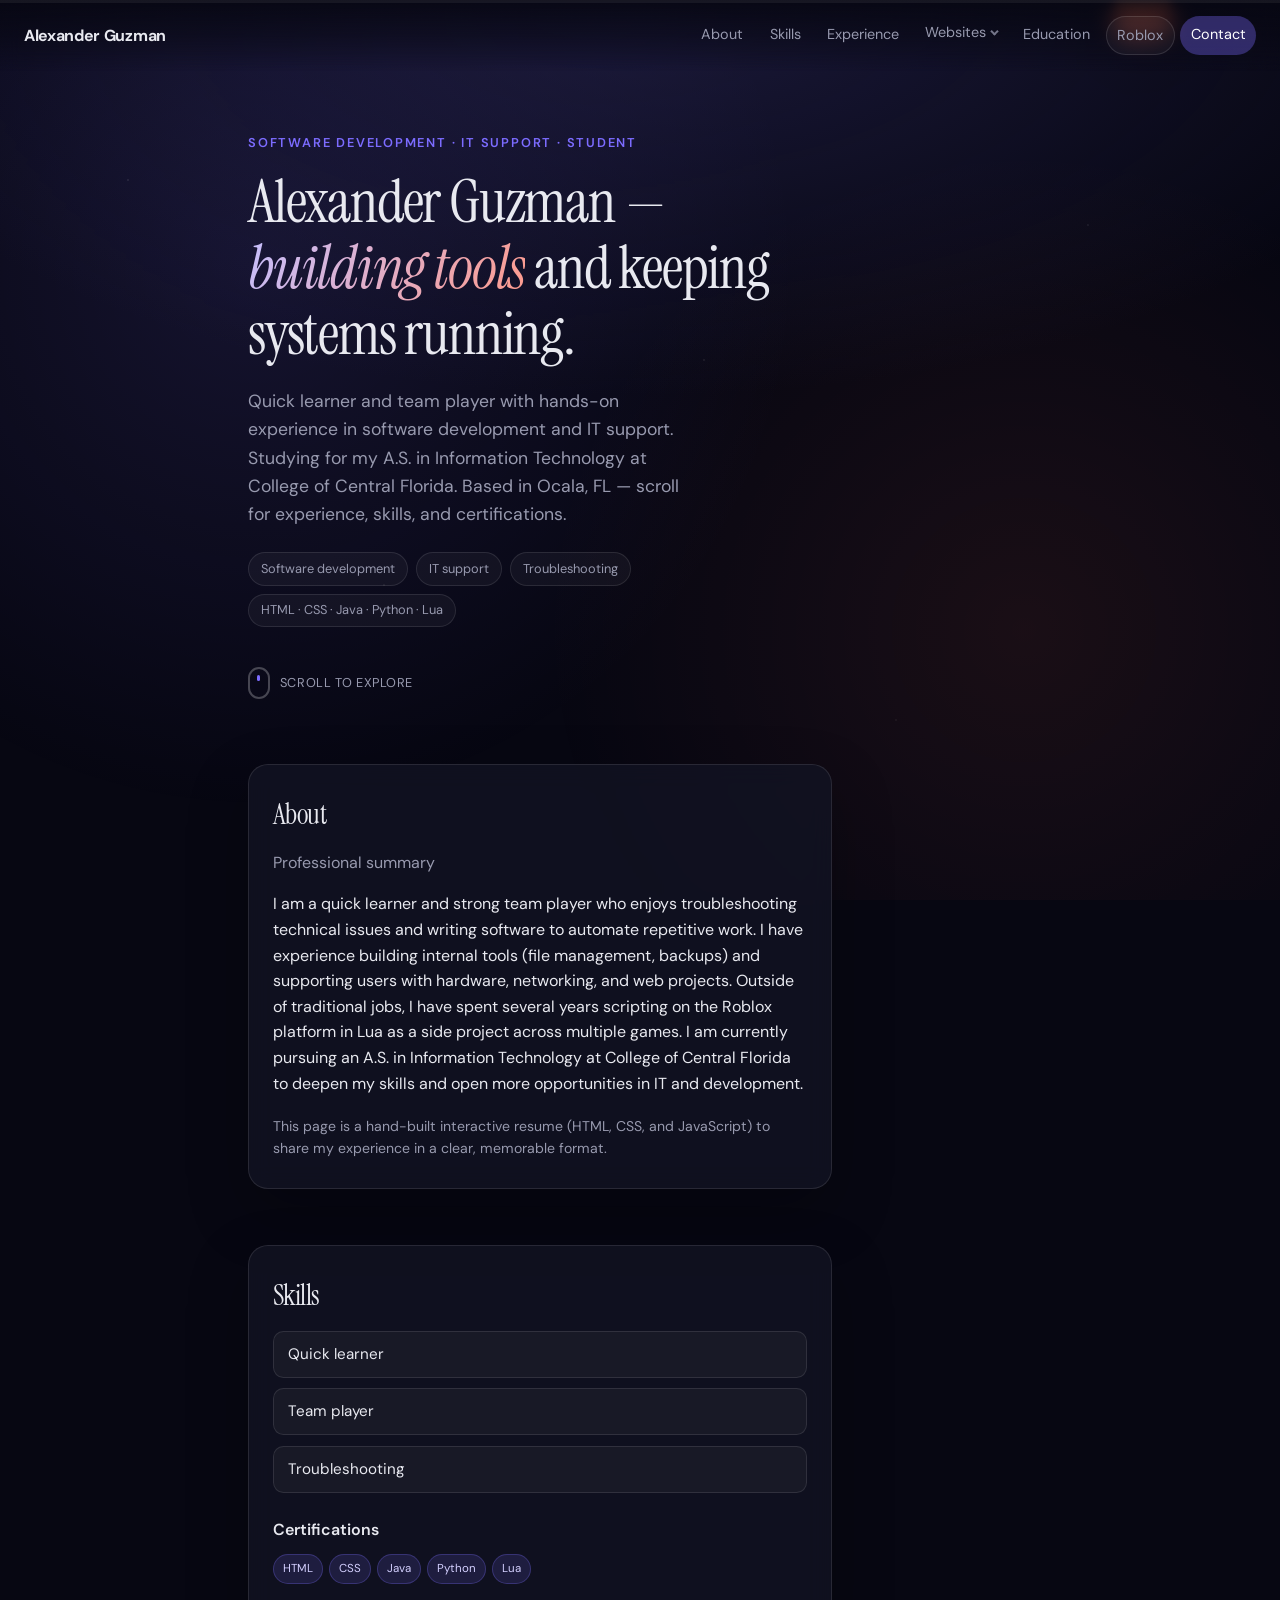
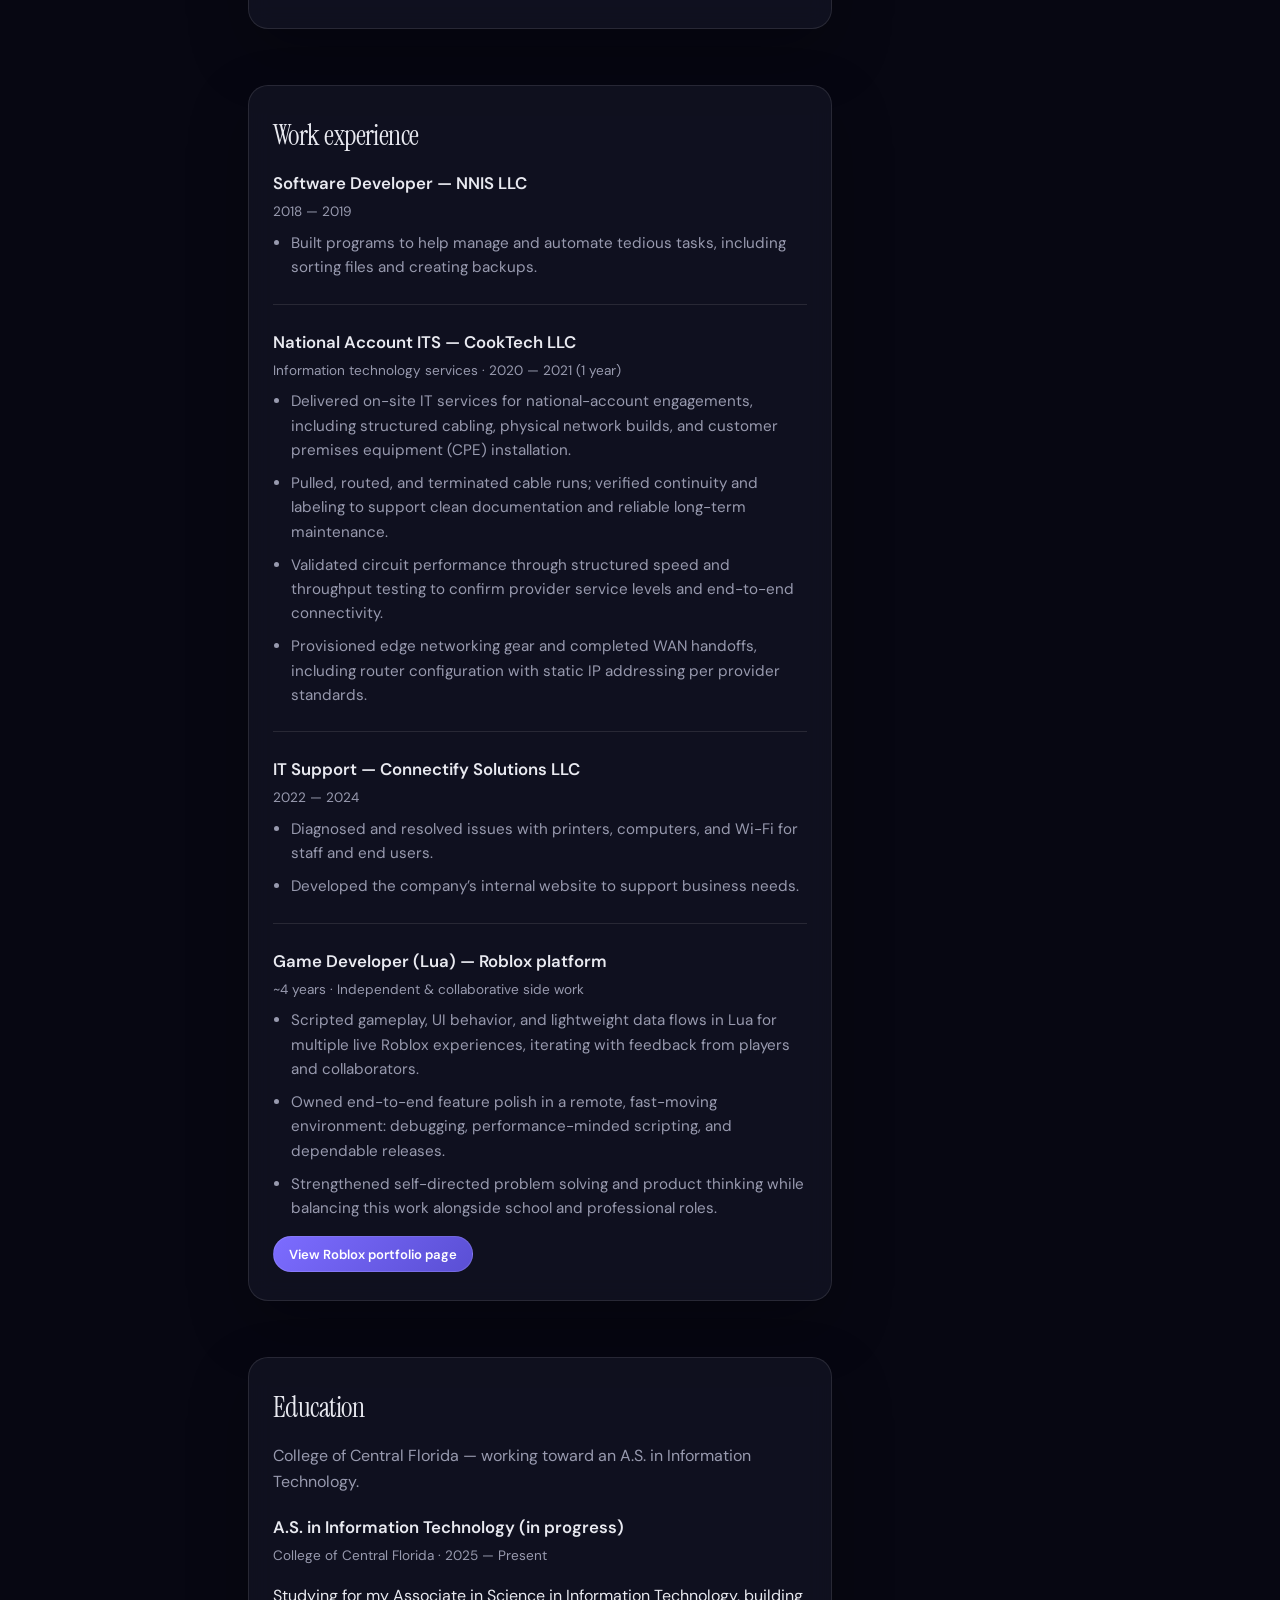
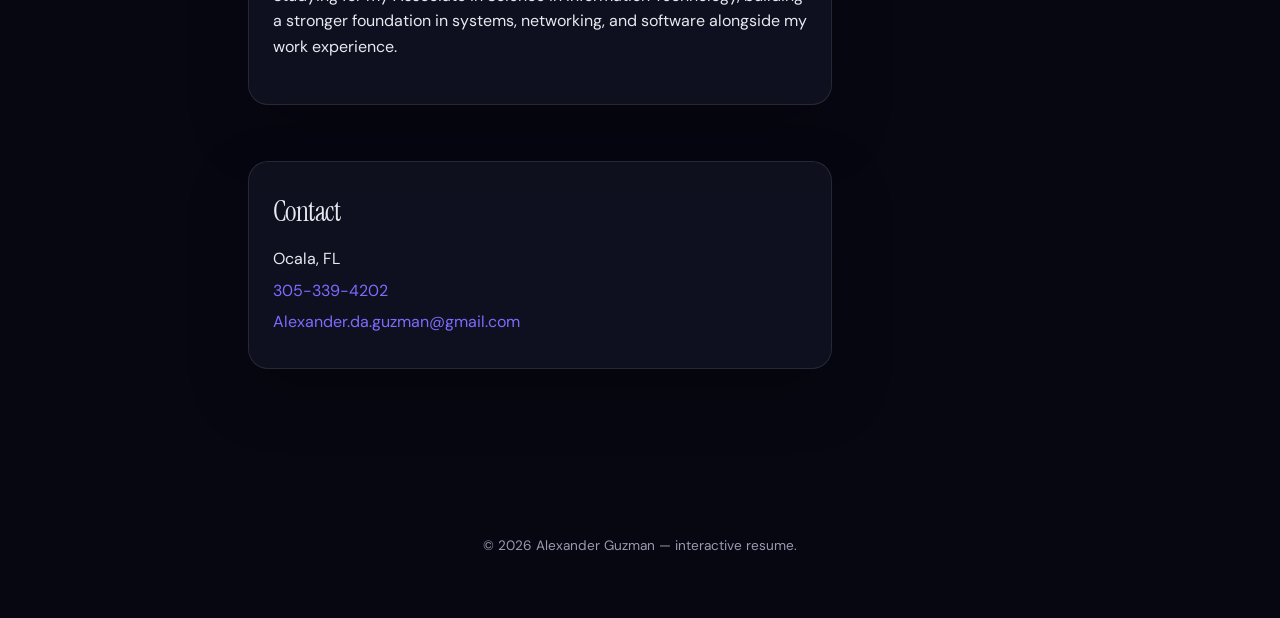
==== commit 5322ce32: "Fix GitHub Pages asset paths with base href helper" ====
--- a/index.html
+++ b/index.html
@@ -2,6 +2,25 @@
 <html lang="en">
   <head>
     <meta charset="UTF-8" />
+    <script>
+      (function () {
+        if (location.protocol === "file:") return;
+        var path = location.pathname;
+        if (!path || path === "/") return;
+        var dir = path;
+        if (!dir.endsWith("/")) {
+          if (/\.html$/i.test(dir)) {
+            dir = dir.replace(/[^/]+$/, "");
+          } else {
+            dir = dir + "/";
+          }
+        }
+        if (!dir.endsWith("/")) dir += "/";
+        var b = document.createElement("base");
+        b.href = dir;
+        document.head.prepend(b);
+      })();
+    </script>
     <meta name="viewport" content="width=device-width, initial-scale=1.0" />
     <meta
       name="description"
--- a/styles.css
+++ b/styles.css
@@ -95,7 +95,7 @@
   top: 0;
   left: 0;
   right: 0;
-  z-index: 20;
+  z-index: 50;
   display: flex;
   align-items: center;
   justify-content: space-between;
@@ -164,17 +164,34 @@
 .nav-dropdown-trigger {
   display: inline-flex;
   align-items: center;
+  justify-content: center;
   gap: 0.28rem;
   margin: 0;
   padding: 0.45rem 0.65rem;
   border: none;
   border-radius: 999px;
-  font: inherit;
+  font-family: "DM Sans", system-ui, sans-serif;
   font-size: 0.9rem;
+  line-height: 1.25;
+  letter-spacing: normal;
+  text-align: center;
   color: var(--muted);
   background: transparent;
+  background-color: transparent;
   cursor: pointer;
   transition: color 0.2s, background 0.2s;
+  -webkit-appearance: none;
+  appearance: none;
+  box-shadow: none;
+}
+
+.nav-dropdown-trigger:focus {
+  outline: none;
+}
+
+.nav-dropdown-trigger:focus-visible {
+  outline: 2px solid var(--accent);
+  outline-offset: 2px;
 }
 
 .nav-dropdown-trigger:hover {
@@ -214,7 +231,7 @@
   box-shadow: 0 18px 48px rgba(0, 0, 0, 0.45);
   backdrop-filter: blur(12px);
   -webkit-backdrop-filter: blur(12px);
-  z-index: 30;
+  z-index: 60;
 }
 
 .nav-dropdown-panel[hidden] {
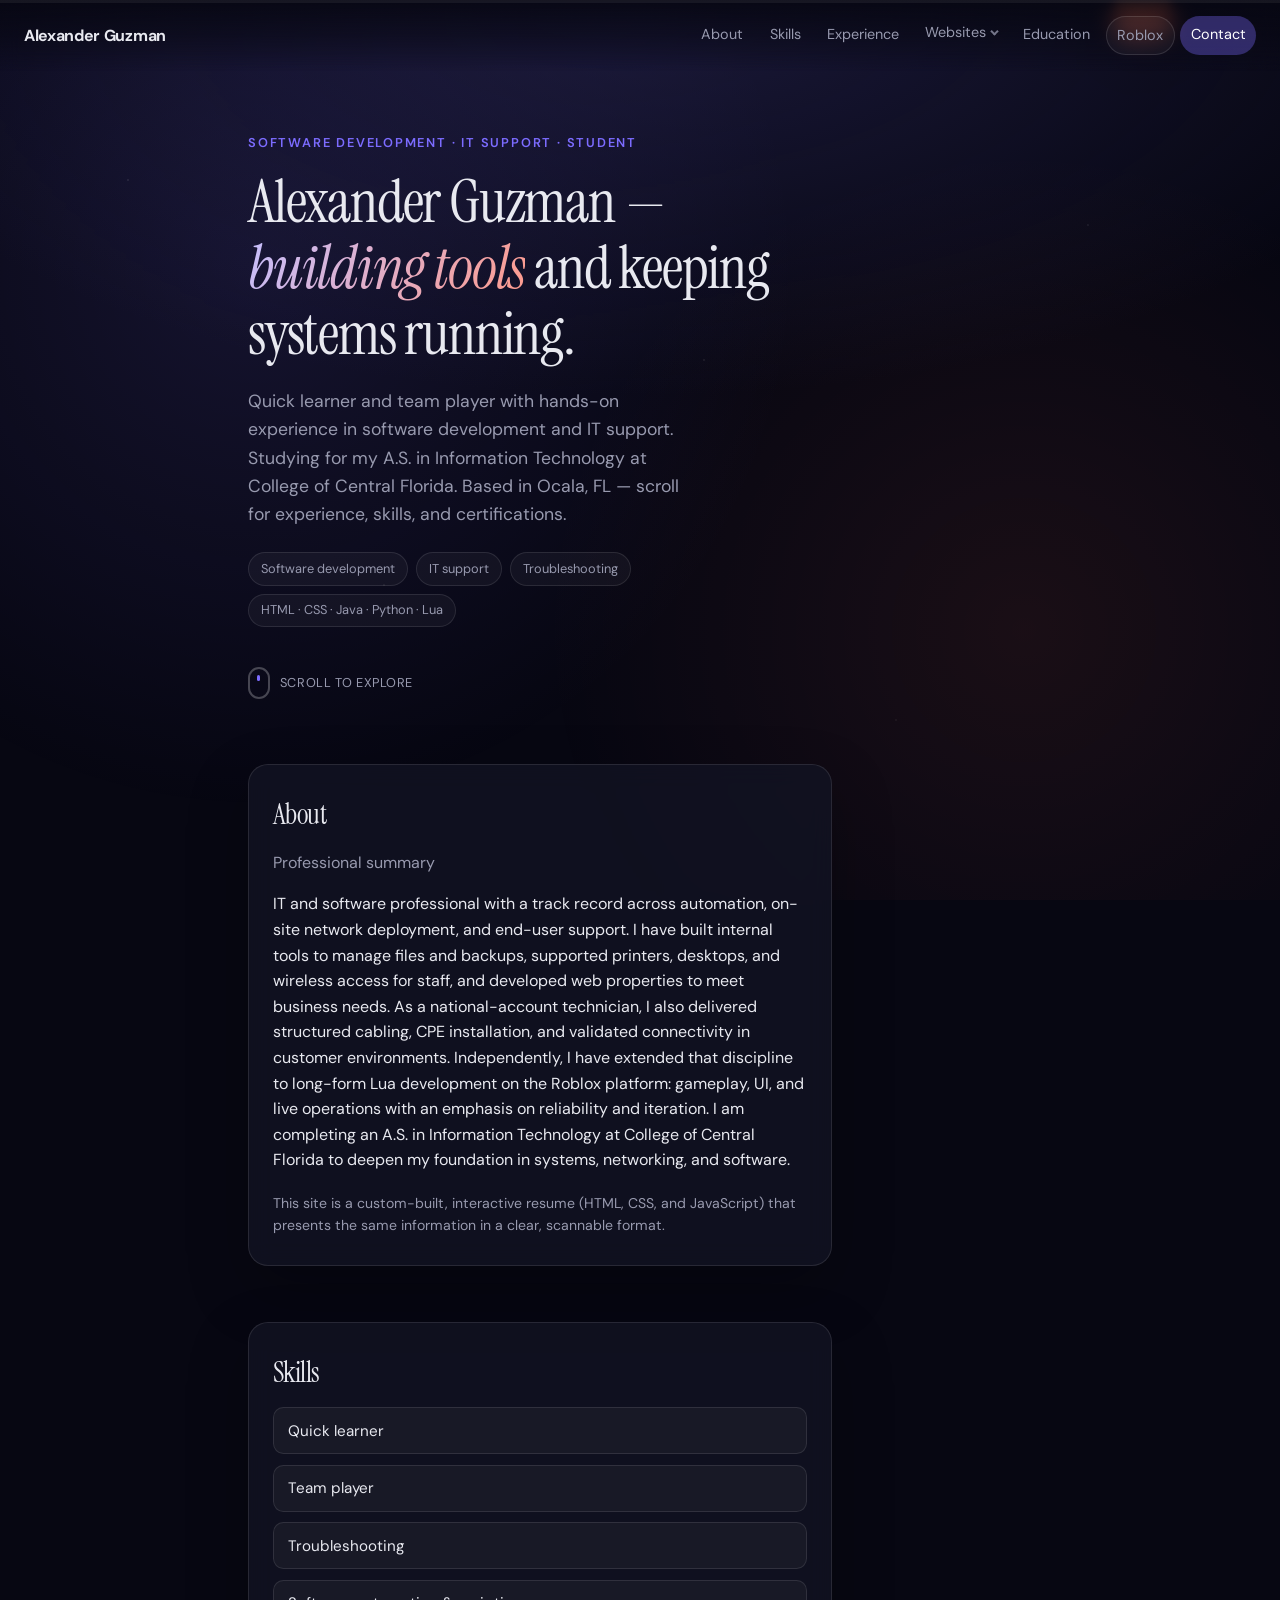
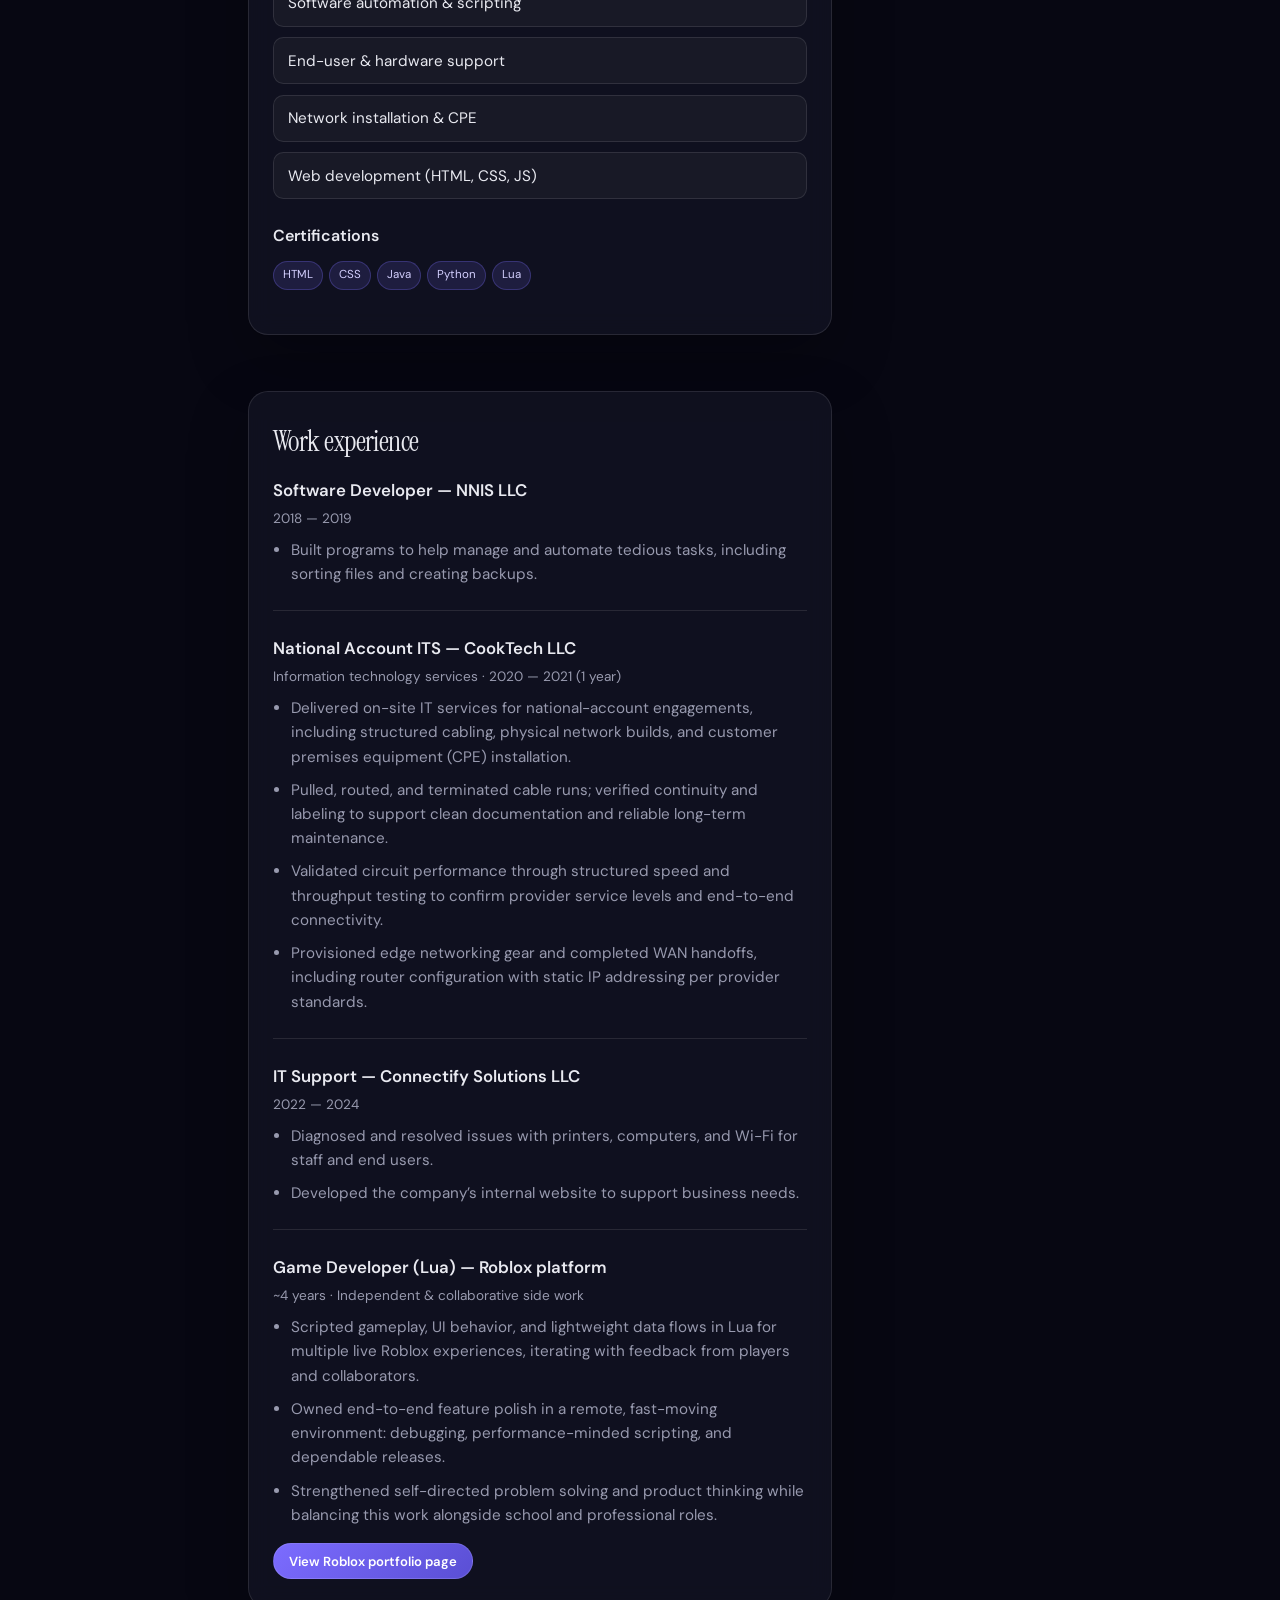
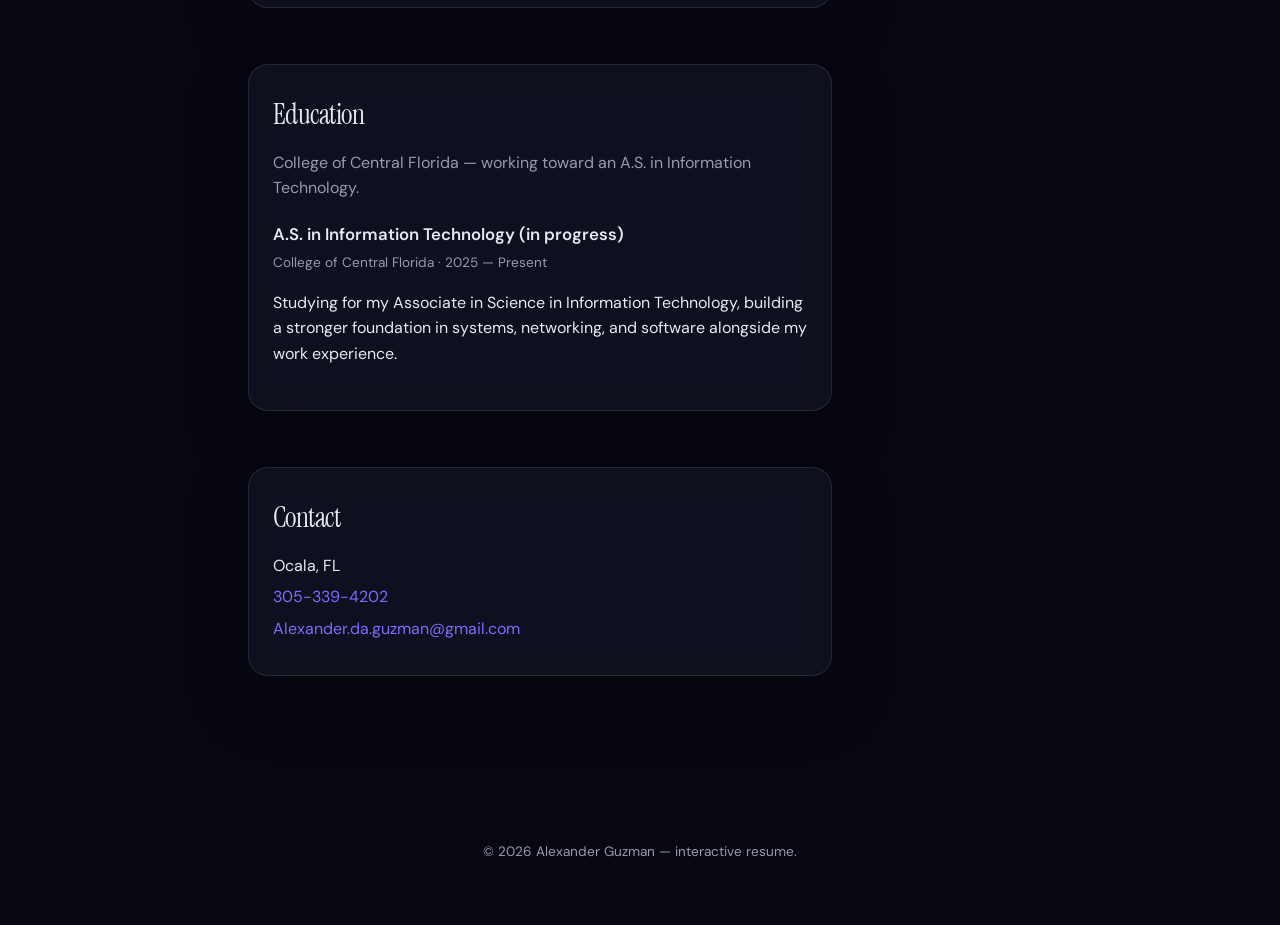
==== commit 6a525742: "Update About section and expand Skills list Made-with: Cursor" ====
--- a/index.html
+++ b/index.html
@@ -69,6 +69,7 @@
           >
             <a class="nav-dropdown-link" role="menuitem" href="sites/laser-evade/index.html">Laser Evade (evolution lab)</a>
             <a class="nav-dropdown-link" role="menuitem" href="sites/childrens-book/index.html">Children's book site</a>
+            <a class="nav-dropdown-link" role="menuitem" href="https://connectifysolution.org/" target="_blank" rel="noopener">Connectify Solution</a>
           </div>
         </div>
         <a href="#education">Education</a>
@@ -125,18 +126,22 @@
           Professional summary
         </p>
         <p>
-          I am a quick learner and strong team player who enjoys troubleshooting
-          technical issues and writing software to automate repetitive work. I have
-          experience building internal tools (file management, backups) and
-          supporting users with hardware, networking, and web projects. Outside of
-          traditional jobs, I have spent several years scripting on the Roblox
-          platform in Lua as a side project across multiple games. I am currently
-          pursuing an A.S. in Information Technology at College of Central Florida to
-          deepen my skills and open more opportunities in IT and development.
+          IT and software professional with a track record across automation,
+          on-site network deployment, and end-user support. I have built internal
+          tools to manage files and backups, supported printers, desktops, and
+          wireless access for staff, and developed web properties to meet business
+          needs. As a national-account technician, I also delivered structured
+          cabling, CPE installation, and validated connectivity in customer
+          environments. Independently, I have extended that discipline to long-form
+          Lua development on the Roblox platform: gameplay, UI, and live operations
+          with an emphasis on reliability and iteration. I am completing an
+          A.S. in Information Technology at College of Central Florida to deepen my
+          foundation in systems, networking, and software.
         </p>
         <p class="fine-print">
-          This page is a hand-built interactive resume (HTML, CSS, and JavaScript) to
-          share my experience in a clear, memorable format.
+          This site is a custom-built, interactive resume (HTML, CSS, and
+          JavaScript) that presents the same information in a clear, scannable
+          format.
         </p>
       </section>
 
@@ -146,6 +151,10 @@
           <li>Quick learner</li>
           <li>Team player</li>
           <li>Troubleshooting</li>
+          <li>Software automation &amp; scripting</li>
+          <li>End-user &amp; hardware support</li>
+          <li>Network installation &amp; CPE</li>
+          <li>Web development (HTML, CSS, JS)</li>
         </ul>
         <h3 class="certs-heading">Certifications</h3>
         <ul class="tag-row tag-row-spaced" aria-label="Certifications">
--- a/styles.css
+++ b/styles.css
@@ -1,3 +1,4 @@
+/* |---Design tokens---| */
 :root {
   --bg-deep: #070712;
   --bg-panel: rgba(18, 20, 35, 0.78);
@@ -16,6 +17,7 @@
   font-synthesis: none;
 }
 
+/* |---Scroll progress bar---| */
 .scroll-progress {
   position: fixed;
   top: 0;
@@ -64,6 +66,7 @@
   }
 }
 
+/* |---Background atmosphere---| */
 .stars {
   position: fixed;
   inset: 0;
@@ -90,6 +93,7 @@
   opacity: 0.7;
 }
 
+/* |---Top navigation---| */
 .site-header {
   position: fixed;
   top: 0;
@@ -396,6 +400,7 @@
   line-height: 1;
 }
 
+/* |---Main column---| */
 main {
   position: relative;
   z-index: 10;
@@ -404,6 +409,7 @@
   margin: 0 auto;
 }
 
+/* |---Hero---| */
 .hero {
   min-height: 72vh;
   padding-bottom: 3rem;
@@ -525,6 +531,7 @@
   }
 }
 
+/* |---Resume sections---| */
 .section {
   margin-bottom: 3.5rem;
 }
@@ -673,6 +680,7 @@
   margin-bottom: 0;
 }
 
+/* |---Portfolio work cards---| */
 .work-grid {
   display: grid;
   gap: 1.75rem;
@@ -799,6 +807,7 @@
   gap: 0.6rem;
 }
 
+/* |---Buttons---| */
 .btn-link {
   display: inline-flex;
   align-items: center;
@@ -832,6 +841,7 @@
   background: rgba(124, 108, 255, 0.1);
 }
 
+/* |---Contact links---| */
 .contact a {
   color: var(--accent);
   text-decoration: none;
@@ -841,6 +851,7 @@
   text-decoration: underline;
 }
 
+/* |---Footer---| */
 .site-footer {
   position: relative;
   z-index: 10;
@@ -911,7 +922,7 @@
   transform: none;
 }
 
-/* ---- Roblox portfolio page ---- */
+/* |---Roblox portfolio page---| */
 body.page-roblox {
   --accent: #e9423a;
   --accent-soft: rgba(233, 66, 58, 0.35);
